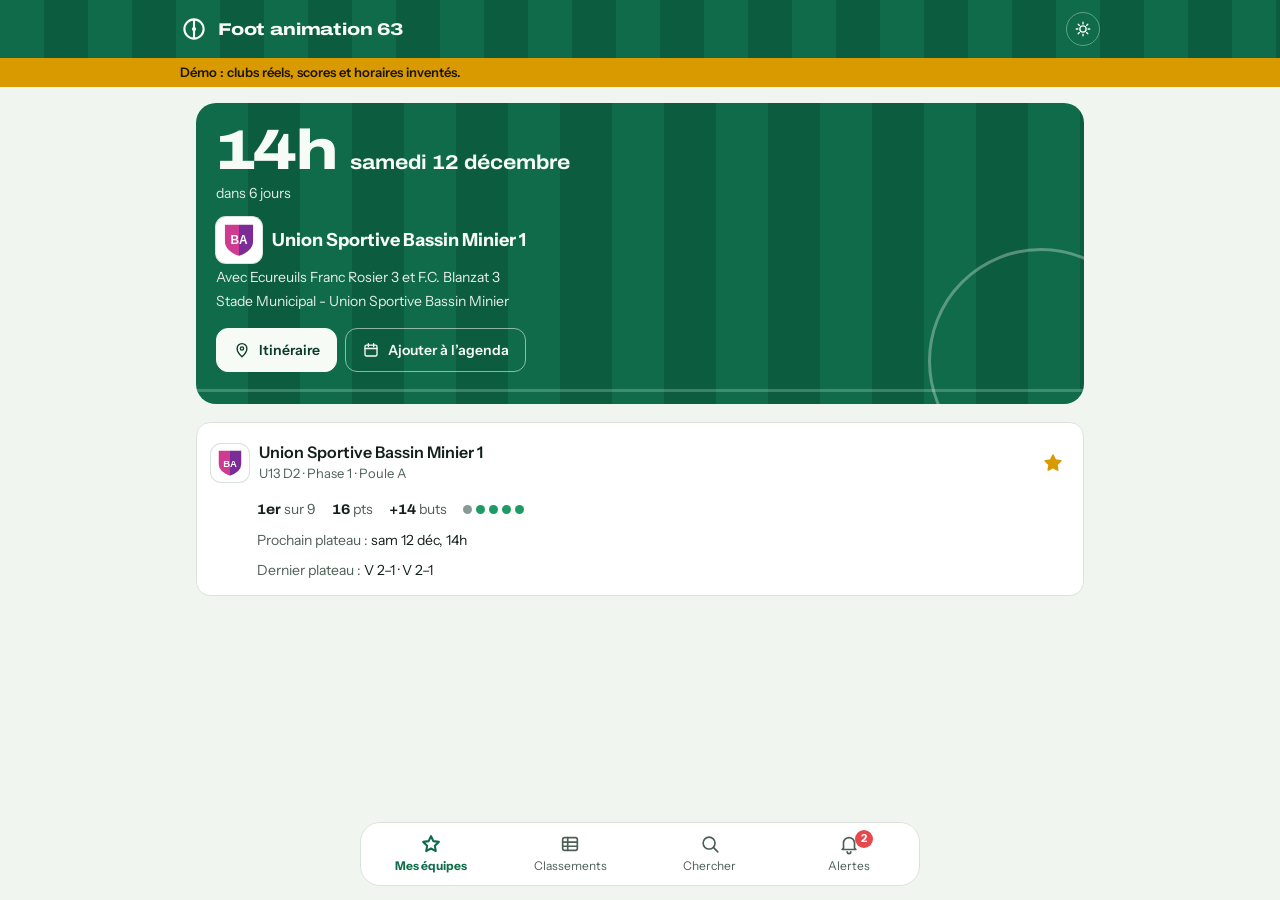
==== index.html @ 2b72752a "Add files via upload" ====
<!doctype html>
<html lang="fr">
<head>
<meta charset="utf-8">
<meta name="viewport" content="width=device-width, initial-scale=1, viewport-fit=cover">
<title>Foot animation 63 · Résultats et classements</title>
<meta name="description" content="Résultats, classements et calendriers du football d'animation du Puy-de-Dôme (U10-U11, U13).">
<meta name="theme-color" content="#0F6B49">
<link rel="manifest" href="manifest.webmanifest">
<link rel="icon" href="assets/icon.svg" type="image/svg+xml">
<link rel="preconnect" href="https://fonts.googleapis.com">
<link rel="preconnect" href="https://fonts.gstatic.com" crossorigin>
<link href="https://fonts.googleapis.com/css2?family=Archivo:wdth,wght@62..125,500..900&family=Instrument+Sans:wght@400..700&display=swap" rel="stylesheet">
<link rel="stylesheet" href="assets/style.css">
</head>
<body>

<svg width="0" height="0" style="position:absolute" aria-hidden="true" focusable="false">
  <defs>
    <symbol id="i-star" viewBox="0 0 24 24"><path d="M12 3.5l2.6 5.4 5.9.8-4.3 4.1 1 5.9L12 16.9 6.8 19.7l1-5.9L3.5 9.7l5.9-.8L12 3.5z"/></symbol>
    <symbol id="i-team" viewBox="0 0 24 24"><path d="M12 3l7 2.5v5.7c0 4.3-2.9 8-7 9.8-4.1-1.8-7-5.5-7-9.8V5.5L12 3z"/></symbol>
    <symbol id="i-table" viewBox="0 0 24 24"><rect x="4" y="5" width="16" height="14" rx="2"/><path d="M4 10h16M4 14.5h16M9.5 5v14"/></symbol>
    <symbol id="i-search" viewBox="0 0 24 24"><circle cx="11" cy="11" r="6.5"/><path d="M16 16l4.5 4.5"/></symbol>
    <symbol id="i-bell" viewBox="0 0 24 24"><path d="M6 16.5V11a6 6 0 1112 0v5.5l1.5 1.5h-15L6 16.5z"/><path d="M10 20.5a2 2 0 004 0"/></symbol>
    <symbol id="i-close" viewBox="0 0 24 24"><path d="M6 6l12 12M18 6L6 18"/></symbol>
    <symbol id="i-pin" viewBox="0 0 24 24"><path d="M12 21s6.5-5.6 6.5-11a6.5 6.5 0 10-13 0c0 5.4 6.5 11 6.5 11z"/><circle cx="12" cy="10" r="2.2"/></symbol>
    <symbol id="i-cal" viewBox="0 0 24 24"><rect x="4" y="5.5" width="16" height="14.5" rx="2"/><path d="M4 10h16M8.5 3.5v4M15.5 3.5v4"/></symbol>
    <symbol id="i-left" viewBox="0 0 24 24"><path d="M14.5 6l-6 6 6 6"/></symbol>
    <symbol id="i-right" viewBox="0 0 24 24"><path d="M9.5 6l6 6-6 6"/></symbol>
    <symbol id="i-sun" viewBox="0 0 24 24"><circle cx="12" cy="12" r="4.2"/><path d="M12 3v2.2M12 18.8V21M21 12h-2.2M5.2 12H3M18.4 5.6l-1.6 1.6M7.2 16.8l-1.6 1.6M18.4 18.4l-1.6-1.6M7.2 7.2 5.6 5.6"/></symbol>
    <symbol id="i-moon" viewBox="0 0 24 24"><path d="M20 14.5A8.5 8.5 0 019.5 4a8.5 8.5 0 1010.5 10.5z"/></symbol>
  </defs>
</svg>

<header class="top">
  <div class="wrap top-in">
    <a class="brand" href="#/" aria-label="Foot animation 63, accueil">
      <svg class="mark" viewBox="0 0 32 32" aria-hidden="true"><circle cx="16" cy="16" r="11" fill="none" stroke="currentColor" stroke-width="2.4"/><path d="M16 5v22" stroke="currentColor" stroke-width="2.4"/><circle cx="16" cy="16" r="2.4" fill="currentColor"/></svg>
      <span>Foot animation 63</span>
    </a>
    <div class="top-right">
      <span class="meta" id="updated"></span>
      <button class="theme-btn" id="theme-btn" type="button" aria-label="Changer de thème">
        <svg class="i i-sun" aria-hidden="true"><use href="#i-sun"/></svg>
        <svg class="i i-moon" aria-hidden="true"><use href="#i-moon"/></svg>
      </button>
    </div>
  </div>
</header>

<div class="demo-banner" id="demo-banner" hidden>
  <div class="wrap">Démo : clubs réels, scores et horaires inventés.</div>
</div>

<main class="wrap" id="view" tabindex="-1" aria-live="polite"></main>

<nav class="tabbar" aria-label="Navigation principale">
  <a class="tab" data-tab="equipes" href="#/equipes"><svg class="i" aria-hidden="true"><use href="#i-star"/></svg><span>Mes équipes</span></a>
  <a class="tab" data-tab="classement" href="#/classement"><svg class="i" aria-hidden="true"><use href="#i-table"/></svg><span>Classements</span></a>
  <button class="tab" data-action="search" type="button"><svg class="i" aria-hidden="true"><use href="#i-search"/></svg><span>Chercher</span></button>
  <a class="tab" data-tab="alertes" href="#/alertes"><svg class="i" aria-hidden="true"><use href="#i-bell"/></svg><span>Alertes</span><b class="badge" id="badge" hidden>0</b></a>
</nav>

<dialog id="sheet" aria-label="Fiche équipe"></dialog>
<dialog id="search" aria-label="Recherche d'une équipe"></dialog>
<div class="toast" id="toast" role="status" aria-live="polite" hidden></div>

<script src="assets/demo.js"></script>
<script src="assets/app.js"></script>
</body>
</html>
---- assets/style.css ----
/* Foot animation 63
   Idée directrice : une pelouse tondue en bandes (en-tête + carte du prochain plateau)
   et des plateaux présentés comme la feuille de plateau papier des éducateurs. */

:root {
  color-scheme: light dark;
  --paper: #F1F5F0;
  --card: #FFFFFF;
  --ink: #13201A;
  --ink-2: #4D5F56;
  --line: #D9E3DC;
  --line-2: #E8EFEA;
  --grass-1: #0F6B49;
  --grass-2: #0C5D40;
  --chalk: #F7FBF5;
  --accent: #0F6B49;
  --on-accent: #FFFFFF;
  --accent-soft: color-mix(in srgb, var(--accent) 10%, var(--card));
  --fav: #D99A00;
  /* zones de montée / descente : version foncée = place assurée, version claire (-l) = provisoire */
  --k-up: #137A4C; --k-down: #C53434;
  --k-t1: #137A4C; --k-t2: #C97A00; --k-t3: #2D6FB5; --k-t4: #7A5FA8;
  --k-up-l: color-mix(in srgb, var(--k-up) 38%, var(--card));
  --k-down-l: color-mix(in srgb, var(--k-down) 38%, var(--card));
  --k-t1-l: color-mix(in srgb, var(--k-t1) 38%, var(--card));
  --k-t2-l: color-mix(in srgb, var(--k-t2) 38%, var(--card));
  --k-t3-l: color-mix(in srgb, var(--k-t3) 38%, var(--card));
  --k-t4-l: color-mix(in srgb, var(--k-t4) 38%, var(--card));
  --alert: #E5484D;
  --win: #1E9B65;
  --draw: #8A9A92;
  --loss: #D24545;
  --radius: 14px;
  --tabbar-h: 64px;
  --font-body: 'Instrument Sans', system-ui, -apple-system, 'Segoe UI', Roboto, sans-serif;
  --font-display: 'Archivo', system-ui, 'Arial Narrow', sans-serif;
}

/* Sombre : par défaut si le système le demande (sauf préférence "clair" choisie dans l'appli),
   ou toujours si l'appli a été mise en sombre via le bouton de l'en-tête. */
@media (prefers-color-scheme: dark) {
  :root:not([data-theme="light"]) {
    --paper: #08201A; --card: #0E2B23; --ink: #EAF3EC; --ink-2: #9FB8AB;
    --line: #1E4437; --line-2: #153429; --grass-1: #0D4A35; --grass-2: #0A3F2D;
    --chalk: #EAF3EC; --accent: #F2C94C; --on-accent: #1B1500; --fav: #F2C94C;
    --k-up: #35C486; --k-down: #FF7A7A;
    --k-t1: #35C486; --k-t2: #F2A93C; --k-t3: #6FA8FF; --k-t4: #C79EFF;
    --win: #35C486; --draw: #7F9A8C; --loss: #FF7A7A;
  }
}
:root[data-theme="dark"] {
  --paper: #08201A; --card: #0E2B23; --ink: #EAF3EC; --ink-2: #9FB8AB;
  --line: #1E4437; --line-2: #153429; --grass-1: #0D4A35; --grass-2: #0A3F2D;
  --chalk: #EAF3EC; --accent: #F2C94C; --on-accent: #1B1500; --fav: #F2C94C;
  --k-up: #35C486; --k-down: #FF7A7A;
  --k-t1: #35C486; --k-t2: #F2A93C; --k-t3: #6FA8FF; --k-t4: #C79EFF;
  --win: #35C486; --draw: #7F9A8C; --loss: #FF7A7A;
}

* { box-sizing: border-box; }
html { -webkit-text-size-adjust: 100%; scroll-padding-top: 130px; }
body {
  margin: 0;
  background: var(--paper);
  color: var(--ink);
  font: 400 16px/1.45 var(--font-body);
  -webkit-font-smoothing: antialiased;
}
a { color: inherit; }
button { font: inherit; color: inherit; }
h1, h2, h3, p { margin: 0; }
:focus-visible { outline: 3px solid var(--accent); outline-offset: 2px; border-radius: 6px; }
[hidden] { display: none !important; }

.wrap { max-width: 920px; margin: 0 auto; }
.i { width: 22px; height: 22px; fill: none; stroke: currentColor; stroke-width: 1.8; stroke-linecap: round; stroke-linejoin: round; flex: none; }

/* ---------- en-tête ---------- */
.top {
  background: repeating-linear-gradient(90deg, var(--grass-1) 0 44px, var(--grass-2) 44px 88px);
  color: var(--chalk);
  padding: calc(12px + env(safe-area-inset-top)) 16px 12px;
}
.top-in { display: flex; align-items: center; justify-content: space-between; gap: 12px; }
.top-right { display: flex; align-items: center; gap: 10px; }
.brand { display: flex; align-items: center; gap: 10px; text-decoration: none; font: 800 17px/1 var(--font-display); font-stretch: 125%; letter-spacing: -0.01em; }
.mark { width: 28px; height: 28px; }
.meta { font-size: 12px; opacity: .85; text-align: right; }
.theme-btn { flex: none; width: 34px; height: 34px; display: grid; place-items: center; border: 1px solid color-mix(in srgb, var(--chalk) 35%, transparent); border-radius: 50%; background: transparent; color: var(--chalk); cursor: pointer; }
.theme-btn .i { width: 18px; height: 18px; }
.theme-btn .i-moon { display: none; }
:root[data-theme="dark"] .theme-btn .i-sun { display: none; }
:root[data-theme="dark"] .theme-btn .i-moon { display: block; }
@media (prefers-color-scheme: dark) {
  :root:not([data-theme="light"]) .theme-btn .i-sun { display: none; }
  :root:not([data-theme="light"]) .theme-btn .i-moon { display: block; }
}
.demo-banner { background: var(--fav); color: #1B1500; font-size: 13px; font-weight: 600; padding: 5px 16px; }

main { padding: 0 16px calc(var(--tabbar-h) + 40px + env(safe-area-inset-bottom)); outline: none; }

/* ---------- barre d'onglets ---------- */
.tabbar {
  position: fixed; left: 0; right: 0; bottom: 0; z-index: 30;
  display: grid; grid-template-columns: repeat(4, 1fr);
  height: calc(var(--tabbar-h) + env(safe-area-inset-bottom));
  padding-bottom: env(safe-area-inset-bottom);
  background: var(--card); border-top: 1px solid var(--line);
}
.tab {
  position: relative; display: flex; flex-direction: column; align-items: center; justify-content: center; gap: 2px;
  background: none; border: 0; color: var(--ink-2); font-size: 12px; text-decoration: none; cursor: pointer;
}
.tab[aria-current="page"] { color: var(--accent); font-weight: 700; }
.tab[aria-current="page"] .i { stroke-width: 2.3; }
.badge {
  position: absolute; top: 7px; left: calc(50% + 6px);
  min-width: 18px; height: 18px; padding: 0 5px; border-radius: 9px;
  background: var(--alert); color: #fff; font-size: 11px; font-weight: 700; display: grid; place-items: center;
}
@media (min-width: 900px) {
  .tabbar {
    left: 50%; right: auto; bottom: 14px; transform: translateX(-50%);
    width: 560px; border: 1px solid var(--line); border-radius: 20px; height: var(--tabbar-h); padding-bottom: 0;
  }
}

/* ---------- barre de navigation par catégorie ---------- */
.scope {
  position: sticky; top: 0; z-index: 10;
  margin: 0 -16px 16px; padding: 12px 16px 10px;
  background: color-mix(in srgb, var(--paper) 94%, transparent);
  backdrop-filter: blur(8px);
  border-bottom: 1px solid var(--line-2);
  display: grid; gap: 8px;
}
.scroller { display: flex; gap: 6px; align-items: center; overflow-x: auto; scrollbar-width: none; margin: 0 -16px; padding: 0 16px; }
.scroller::-webkit-scrollbar { display: none; }
.pill {
  flex: none; padding: 8px 14px; border-radius: 999px; border: 1px solid var(--line);
  background: var(--card); font-weight: 600; font-size: 14px; text-decoration: none; white-space: nowrap;
}
.pill.sm { padding: 6px 12px; font-size: 13px; }
.pill[aria-current="true"] { background: var(--accent); border-color: var(--accent); color: var(--on-accent); }
.scroller.poules.wrap2 {
  flex-wrap: wrap; overflow-y: auto; overflow-x: hidden;
  max-height: calc(2 * 38px + 6px);           /* ~2 lignes de puces ; le reste défile verticalement */
  align-items: flex-start; align-content: flex-start;
  -webkit-mask-image: linear-gradient(to bottom, #000 calc(100% - 14px), transparent);
          mask-image: linear-gradient(to bottom, #000 calc(100% - 14px), transparent);
}
.chip {
  position: relative; flex: none; min-width: 38px; height: 38px; display: grid; place-items: center;
  border-radius: 10px; border: 1px solid var(--line); background: var(--card);
  font: 800 15px/1 var(--font-display); font-stretch: 110%; text-decoration: none;
}
.chip[aria-current="true"] { background: var(--ink); border-color: var(--ink); color: var(--paper); }
.chip .has-fav { position: absolute; top: 3px; right: 3px; width: 7px; height: 7px; border-radius: 50%; background: var(--fav); }

.subtabs { display: flex; gap: 22px; border-bottom: 1px solid var(--line); margin-bottom: 14px; }
.subtabs a { padding: 8px 0 10px; text-decoration: none; color: var(--ink-2); font-weight: 600; border-bottom: 3px solid transparent; margin-bottom: -1px; }
.subtabs a[aria-current="true"] { color: var(--ink); border-bottom-color: var(--accent); }

.poule-head { display: grid; gap: 2px; margin: 4px 0 12px; }
.poule-head h1 { font: 800 26px/1.1 var(--font-display); font-stretch: 112%; letter-spacing: -0.01em; }
.poule-head p { color: var(--ink-2); font-size: 14px; }

/* ---------- classement ---------- */
.card { background: var(--card); border: 1px solid var(--line); border-radius: var(--radius); overflow: hidden; }
.tbl { width: 100%; border-collapse: collapse; font-variant-numeric: tabular-nums; }
.tbl th { font-size: 12px; font-weight: 600; color: var(--ink-2); padding: 10px 4px; text-align: center; border-bottom: 1px solid var(--line); }
.tbl th.tl { text-align: left; }
.tbl td { height: 54px; padding: 0 4px; text-align: center; border-bottom: 1px solid var(--line-2); }
.tbl tr:last-child td { border-bottom: 0; }
.tbl td.pos { position: relative; width: 40px; padding-left: 10px; box-shadow: inset 5px 0 0 var(--zone, transparent); font: 800 18px/1 var(--font-display); font-stretch: 112%; }
.tbl td.tm { text-align: left; }
.tbl td.pts { font: 800 18px/1 var(--font-display); font-stretch: 112%; width: 46px; }
.tbl td.pts .mj { display: block; margin-top: 1px; font: 600 10px/1 var(--font-body); color: var(--ink-2); letter-spacing: .02em; }
@media (min-width: 640px) { .tbl td.pts .mj { display: none; } }  /* la colonne J, déjà visible, suffit alors */
.tbl td.pos { cursor: pointer; }
.tbl td.pos:active { opacity: .6; }
.tbl td.diff.pos-d { color: var(--win); }
.tbl td.diff.neg-d { color: var(--loss); }
.tbl td.fv { width: 40px; padding: 0; }
.tbl td.fv .star { width: 40px; }
.tbl tr.is-fav { background: color-mix(in srgb, var(--fav) 11%, var(--card)); }
.wide { display: none; }
@media (min-width: 640px) { .wide { display: table-cell; } }

.team-btn { display: flex; align-items: center; gap: 10px; width: 100%; padding: 6px 0; background: none; border: 0; text-align: left; cursor: pointer; }
.tn { font-weight: 600; line-height: 1.2; display: -webkit-box; -webkit-line-clamp: 3; -webkit-box-orient: vertical; overflow: hidden; }
.tw { display: block; min-width: 0; }
.tw .sub { display: block; margin-top: 2px; font-size: 13px; font-weight: 400; color: var(--ink-2); }
.tbl .tn { font-size: 15px; }
.tbl .av { width: 36px; height: 36px; font-size: 12px; }
.xt .tn { font-size: 14px; }

.av { --h: 150; position: relative; flex: none; width: 38px; height: 38px; border-radius: 50%; display: grid; place-items: center; overflow: hidden; background: hsl(var(--h) 42% 36%); color: #fff; font: 800 13px/1 var(--font-display); }
.av img { position: absolute; inset: 0; width: 100%; height: 100%; object-fit: contain; padding: 3px; }
.av.logo { background: #fff; border-radius: 10px; box-shadow: 0 0 0 1px var(--line); }
.av.logo b { visibility: hidden; }
.av.lg { width: 64px; height: 64px; font-size: 20px; }
.av.lg.logo { border-radius: 16px; }
.av.sm { width: 30px; height: 30px; font-size: 11px; }
.av.sm.logo { border-radius: 8px; }
.av.sm img { padding: 2px; }

.star { width: 44px; height: 44px; display: grid; place-items: center; background: none; border: 0; color: var(--ink-2); border-radius: 50%; cursor: pointer; }
.star .i { width: 22px; height: 22px; }
.star[aria-pressed="true"] { color: var(--fav); }
.star[aria-pressed="true"] .i { fill: currentColor; }

.dots { display: inline-flex; gap: 4px; vertical-align: middle; }
.dot { width: 9px; height: 9px; border-radius: 50%; background: var(--draw); }
.dot.V { background: var(--win); }
.dot.D { background: var(--loss); }

.legend { display: flex; flex-wrap: wrap; gap: 6px 16px; margin-top: 12px; font-size: 13px; color: var(--ink-2); }
.legend .sw { display: inline-block; width: 5px; height: 14px; margin-right: 2px; border-radius: 2px; vertical-align: -2px; background: var(--c); }
.legend .sw + .sw { margin-right: 8px; }
.legend em { font-style: normal; opacity: .8; }
.note { margin-top: 12px; font-size: 13px; color: var(--ink-2); }

/* ---------- plateaux : la feuille de plateau ---------- */
.jnav { display: flex; align-items: center; gap: 8px; margin-bottom: 14px; }
.jnav .scroller { flex: 1; min-width: 0; }
.jbtn { flex: none; width: 40px; height: 40px; border-radius: 50%; border: 1px solid var(--line); background: var(--card); display: grid; place-items: center; text-decoration: none; }
.jbtn[aria-disabled="true"] { opacity: .35; pointer-events: none; }
.jchip { flex: none; padding: 6px 12px; border-radius: 12px; border: 1px solid var(--line); background: var(--card); text-decoration: none; text-align: center; line-height: 1.2; }
.jchip b { display: block; font: 800 15px/1.2 var(--font-display); font-stretch: 110%; }
.jchip span { font-size: 12px; color: var(--ink-2); }
.jchip[aria-current="true"] { background: var(--ink); border-color: var(--ink); color: var(--paper); }
.jchip[aria-current="true"] span { color: color-mix(in srgb, var(--paper) 75%, transparent); }

.plist { display: grid; gap: 12px; }
.pl { background: var(--card); border: 1px solid var(--line); border-radius: var(--radius); overflow: hidden; }
.pl.is-fav { border-color: var(--fav); box-shadow: inset 4px 0 0 var(--fav); }
.pl-head { display: flex; justify-content: space-between; align-items: baseline; gap: 12px; padding: 14px 16px 4px; }
.pl-when { font: 800 18px/1.2 var(--font-display); font-stretch: 112%; }
.pl-rel { font-size: 13px; color: var(--ink-2); }
.pl-where { display: flex; gap: 8px; align-items: flex-start; padding: 2px 16px 12px; color: var(--ink-2); font-size: 14px; }
.pl-where .i { width: 18px; height: 18px; margin-top: 2px; }
.pl-where a { color: var(--accent); font-weight: 600; white-space: nowrap; }
.xt { width: 100%; table-layout: fixed; border-collapse: collapse; border-top: 1px solid var(--line); font-variant-numeric: tabular-nums; }
.xt col.c0 { width: 44%; }
.xt th, .xt td { border: 1px solid var(--line-2); height: 46px; padding: 0 4px; text-align: center; }
.xt th:first-child, .xt td:first-child { border-left: 0; }
.xt th:last-child, .xt td:last-child { border-right: 0; }
.xt tr:last-child td, .xt tr:last-child th { border-bottom: 0; }
.xt thead th { height: 42px; }
.xt th.rt { text-align: left; padding: 4px 8px; font-weight: 600; }
.xt th.rt .team-btn { padding: 0; }
.xt td.sc { font: 800 17px/1 var(--font-display); font-stretch: 108%; }
.xt td.sc.w { color: var(--win); }
.xt td.sc.l { color: var(--loss); }
.xt td.sc.d { color: var(--ink-2); }
.xt td.x { background: repeating-linear-gradient(135deg, transparent 0 5px, var(--line-2) 5px 6px); }
.xt td.tbd { color: var(--ink-2); }
.pl-teams { display: flex; flex-wrap: wrap; gap: 8px; padding: 4px 16px 16px; }
.tchip { display: flex; align-items: center; gap: 8px; padding: 4px 12px 4px 4px; border: 1px solid var(--line); border-radius: 999px; background: var(--paper); font-size: 14px; font-weight: 600; cursor: pointer; }

/* ---------- mes équipes ---------- */
.hero {
  position: relative; overflow: hidden; margin: 16px 0 18px; padding: 20px 20px 18px;
  border-radius: 20px; color: var(--chalk);
  background: repeating-linear-gradient(90deg, var(--grass-1) 0 52px, var(--grass-2) 52px 104px);
}
.hero::before { /* touche et arc de cercle tracés à la craie */
  content: ""; position: absolute; right: -70px; bottom: -70px; width: 220px; height: 220px;
  border: 3px solid color-mix(in srgb, var(--chalk) 32%, transparent); border-radius: 50%; pointer-events: none;
}
.hero::after {
  content: ""; position: absolute; left: 0; right: 0; bottom: 12px; height: 0;
  border-top: 3px solid color-mix(in srgb, var(--chalk) 22%, transparent); pointer-events: none;
}
.hero-when { display: flex; align-items: baseline; gap: 14px; flex-wrap: wrap; position: relative; }
.hero-hour { font: 800 56px/1 var(--font-display); font-stretch: 125%; letter-spacing: -0.03em; }
.hero-hour.tbd { font: 700 22px/1.2 var(--font-body); letter-spacing: normal; opacity: .9; }
.hero-day { font: 700 20px/1.1 var(--font-display); font-stretch: 112%; }
.hero-rel { position: relative; margin-top: 4px; font-size: 14px; opacity: .9; }
.hero-team { position: relative; margin-top: 14px; display: flex; align-items: center; gap: 10px; font-weight: 700; font-size: 18px; }
.hero-vs, .hero-where { position: relative; margin-top: 4px; font-size: 14px; opacity: .92; max-width: 34em; }
.hero-actions { position: relative; display: flex; flex-wrap: wrap; gap: 8px; margin: 16px 0 14px; }
.btn {
  display: inline-flex; align-items: center; gap: 8px; min-height: 44px; padding: 0 16px;
  border-radius: 12px; border: 1px solid var(--line); background: var(--card); font-weight: 600; font-size: 14px; text-decoration: none; cursor: pointer;
}
.btn.primary { background: var(--accent); border-color: var(--accent); color: var(--on-accent); }
.btn.chalk { background: var(--chalk); border-color: var(--chalk); color: #0B3B29; }
.btn.ghost-chalk { background: transparent; border-color: color-mix(in srgb, var(--chalk) 55%, transparent); color: var(--chalk); }
.btn .i { width: 18px; height: 18px; }

.fav-list { display: grid; gap: 12px; }
.fav-card { background: var(--card); border: 1px solid var(--line); border-radius: var(--radius); padding: 14px 8px 14px 14px; }
.fav-top { display: flex; align-items: center; gap: 12px; }
.fav-top .team-btn { flex: 1; min-width: 0; }
.fav-stats { display: flex; align-items: center; gap: 16px; padding: 10px 6px 0 46px; font-size: 14px; color: var(--ink-2); flex-wrap: wrap; }
.fav-stats b { color: var(--ink); font-family: var(--font-display); font-stretch: 110%; }
.fav-next { margin: 10px 6px 0 46px; font-size: 14px; }
.fav-next span { color: var(--ink-2); }

.empty { text-align: center; padding: 40px 12px; }
.empty h2 { font: 800 24px/1.15 var(--font-display); font-stretch: 112%; margin-bottom: 8px; }
.empty p { color: var(--ink-2); max-width: 30em; margin: 0 auto 18px; }

/* ---------- alertes ---------- */
.stack { display: grid; gap: 14px; margin-top: 16px; }
.panel { background: var(--card); border: 1px solid var(--line); border-radius: var(--radius); padding: 16px; }
.panel h2 { font: 800 18px/1.2 var(--font-display); font-stretch: 110%; margin-bottom: 6px; }
.panel p { color: var(--ink-2); font-size: 14px; margin-bottom: 12px; }
.panel .btn + .btn { margin-left: 6px; }
.feed { list-style: none; margin: 0; padding: 0; }
.feed li { display: grid; grid-template-columns: 10px 1fr; gap: 12px; padding: 12px 0; border-bottom: 1px solid var(--line-2); }
.feed li:last-child { border-bottom: 0; }
.feed .pt { width: 10px; height: 10px; margin-top: 6px; border-radius: 50%; background: var(--line); }
.feed li.new .pt { background: var(--alert); }
.panel .feed .t { font-weight: 600; color: var(--ink); font-size: 15px; margin: 0; }
.panel .feed .s { margin: 0; }
.feed .s { font-size: 13px; color: var(--ink-2); }
.topic { display: block; padding: 10px 0; border-bottom: 1px solid var(--line-2); font-size: 14px; text-decoration: none; }
.topic small { color: var(--accent); }
.topic:last-child { border-bottom: 0; }

/* ---------- fenêtres (fiche équipe, recherche) ---------- */
dialog {
  border: 0; padding: 0; margin: auto auto 0; width: 100%; max-width: 580px; max-height: 90dvh; overflow: auto;
  background: var(--card); color: var(--ink); border-radius: 22px 22px 0 0;
}
dialog::backdrop { background: rgba(4, 18, 13, .6); }
dialog[open] { animation: rise .22s ease-out; }
@keyframes rise { from { transform: translateY(28px); opacity: 0; } }
@media (min-width: 700px) { dialog { margin: auto; border-radius: 22px; } }
.sh-head { display: flex; align-items: center; gap: 12px; padding: 18px 8px 8px 18px; }
.sh-head h2 { font: 800 20px/1.15 var(--font-display); font-stretch: 110%; }
.sh-head .sub { font-size: 13px; color: var(--ink-2); }
.sh-head > div { flex: 1; min-width: 0; }
.sh-refs { display: flex; gap: 6px; overflow-x: auto; padding: 4px 18px 8px; scrollbar-width: none; }
.sh-body { padding: 4px 18px 22px; display: grid; gap: 18px; }
.sh-stats { display: grid; grid-template-columns: auto 1fr; gap: 6px 18px; align-items: center; padding: 14px; border-radius: 14px; background: var(--paper); }
.big-rank { font: 800 54px/1 var(--font-display); font-stretch: 125%; letter-spacing: -0.03em; }
.big-rank small { font: 600 14px/1 var(--font-body); letter-spacing: 0; color: var(--ink-2); margin-left: 4px; }
.kv { display: flex; flex-wrap: wrap; gap: 4px 18px; font-size: 14px; color: var(--ink-2); }
.kv b { color: var(--ink); font-family: var(--font-display); font-stretch: 110%; }
.spark { grid-column: 1 / -1; display: flex; align-items: flex-end; gap: 28px; flex-wrap: wrap; }
.spark figure { margin: 0; }
.spark figcaption { margin-top: 4px; font-size: 12px; color: var(--ink-2); }
.spark svg { display: block; width: 150px; height: 40px; overflow: visible; }
.spark .dots { height: 40px; align-items: center; }
.sh-body h3 { font: 800 15px/1.2 var(--font-display); font-stretch: 108%; margin-bottom: 8px; }
.evs { list-style: none; margin: 0; padding: 0; }
.ev { display: grid; grid-template-columns: 86px 1fr; gap: 12px; padding: 10px 0; border-bottom: 1px solid var(--line-2); }
.ev:last-child { border-bottom: 0; }
.ev-date b { display: block; font-size: 14px; }
.ev-date span { font-size: 13px; color: var(--ink-2); }
.ev-line { display: flex; align-items: center; gap: 8px; font-size: 14px; }
.ev-where { font-size: 13px; color: var(--ink-2); margin-top: 2px; }
.res { flex: none; width: 22px; height: 22px; border-radius: 6px; display: grid; place-items: center; font-size: 12px; font-weight: 800; color: #fff; background: var(--draw); }
.res.V { background: var(--win); }
.res.D { background: var(--loss); }
.res-sc { font: 800 14px/1 var(--font-display); }
.sh-foot { display: flex; flex-wrap: wrap; gap: 8px; }

.search-box { position: sticky; top: 0; z-index: 2; display: flex; gap: 8px; align-items: center; padding: 12px 12px 12px 16px; background: var(--card); border-bottom: 1px solid var(--line); }
.search-box input { flex: 1; min-width: 0; height: 46px; padding: 0 14px; border-radius: 12px; border: 1px solid var(--line); background: var(--paper); color: inherit; font: inherit; font-size: 16px; }
.results { list-style: none; margin: 0; padding: 6px 8px 24px; min-height: 40dvh; }
.result { display: flex; align-items: center; gap: 4px; }
.result .team-btn { flex: 1; min-width: 0; padding: 8px 8px; }
.hint { padding: 22px 18px; color: var(--ink-2); font-size: 14px; }

.toast { position: fixed; z-index: 60; left: 50%; bottom: calc(var(--tabbar-h) + 24px + env(safe-area-inset-bottom)); transform: translateX(-50%); background: var(--ink); color: var(--paper); padding: 10px 16px; border-radius: 12px; font-size: 14px; font-weight: 600; max-width: 90vw; }

@media (prefers-reduced-motion: reduce) {
  * { animation: none !important; transition: none !important; scroll-behavior: auto !important; }
}

/* ---------- accessibilité, survol, division ---------- */
.sr { position: absolute; width: 1px; height: 1px; overflow: hidden; clip: rect(0 0 0 0); white-space: nowrap; }
.tbl tr.grp td { border-top: 2px solid var(--line); }
.tbl td.dv { color: var(--ink-2); font-size: 13px; width: 44px; }
.tbl tr.vs-me { background: var(--accent-soft); }
.tbl tr.vs-played td:not(.fv) { opacity: .5; }
.tbl tr.vs-played .tn { text-decoration: line-through; text-decoration-thickness: 2px; }
.tbl th.tl { padding-left: 0; }

.sh-stats .why { grid-column: 1 / -1; margin: 0; font-size: 13px; line-height: 1.4; color: var(--ink-2); }
.hero-team .av { width: 46px; height: 46px; }
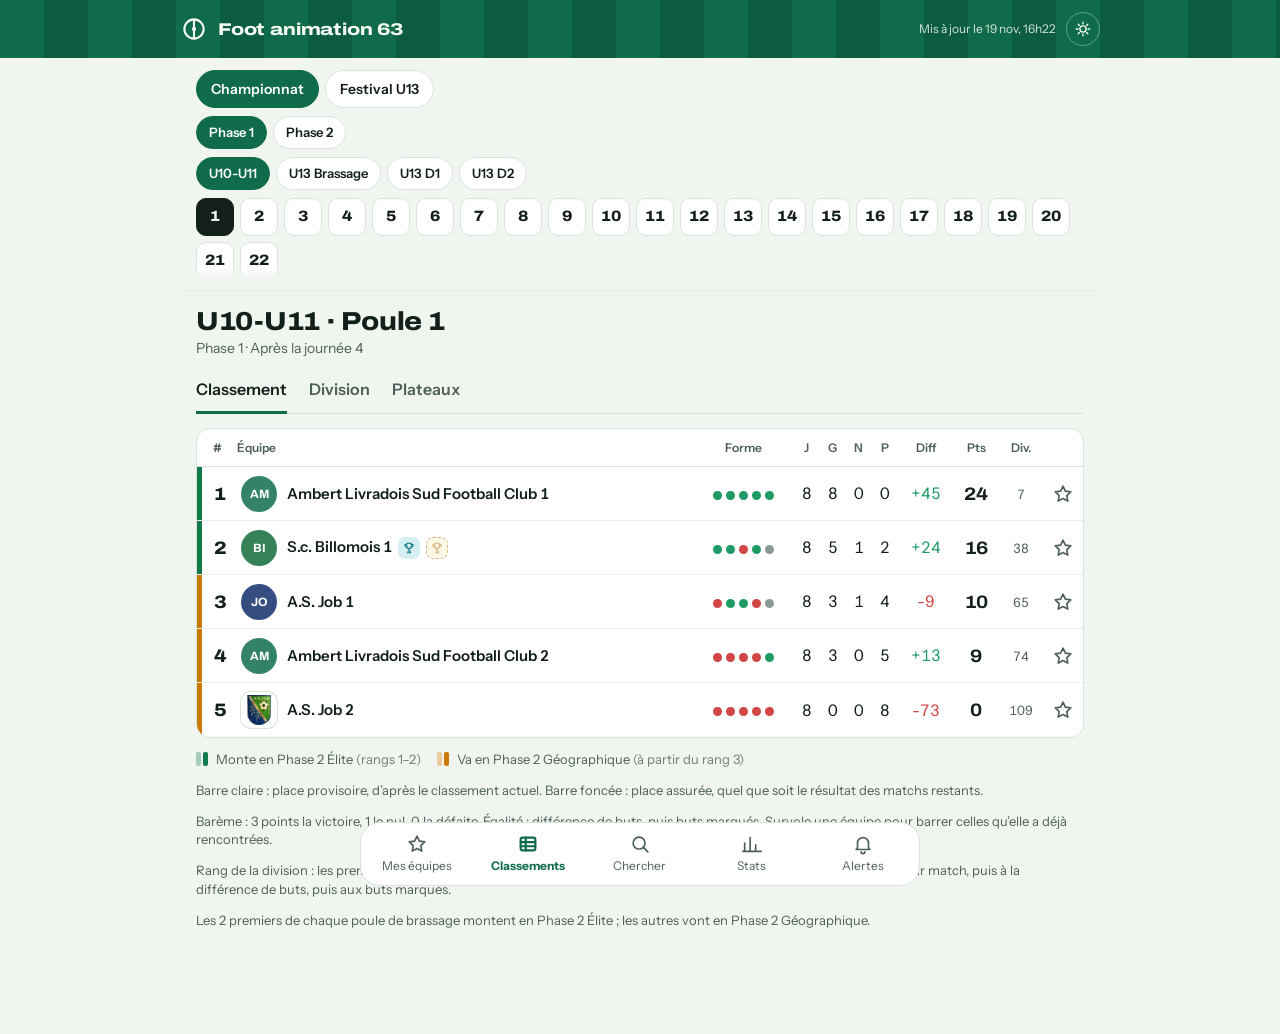
==== commit 0f7c4da6: "Add files via upload" ====
--- a/index.html
+++ b/index.html
@@ -18,6 +18,9 @@
 <svg width="0" height="0" style="position:absolute" aria-hidden="true" focusable="false">
   <defs>
     <symbol id="i-star" viewBox="0 0 24 24"><path d="M12 3.5l2.6 5.4 5.9.8-4.3 4.1 1 5.9L12 16.9 6.8 19.7l1-5.9L3.5 9.7l5.9-.8L12 3.5z"/></symbol>
+    <symbol id="i-chart" viewBox="0 0 24 24"><path d="M4 20V11M10 20V5M16 20v-7M22 20H2"/></symbol>
+    <symbol id="i-video" viewBox="0 0 24 24"><rect x="3" y="6" width="13" height="12" rx="2.5"/><path d="M16 10.5l5-3v9l-5-3"/></symbol>
+    <symbol id="i-trophy" viewBox="0 0 24 24"><path d="M8 4h8v5a4 4 0 0 1-8 0V4z"/><path d="M8 6H5a3 3 0 0 0 3.5 4M16 6h3a3 3 0 0 1-3.5 4"/><path d="M12 13v4M9 20h6M10 17h4v3h-4"/></symbol>
     <symbol id="i-team" viewBox="0 0 24 24"><path d="M12 3l7 2.5v5.7c0 4.3-2.9 8-7 9.8-4.1-1.8-7-5.5-7-9.8V5.5L12 3z"/></symbol>
     <symbol id="i-table" viewBox="0 0 24 24"><rect x="4" y="5" width="16" height="14" rx="2"/><path d="M4 10h16M4 14.5h16M9.5 5v14"/></symbol>
     <symbol id="i-search" viewBox="0 0 24 24"><circle cx="11" cy="11" r="6.5"/><path d="M16 16l4.5 4.5"/></symbol>
@@ -58,6 +61,7 @@
   <a class="tab" data-tab="equipes" href="#/equipes"><svg class="i" aria-hidden="true"><use href="#i-star"/></svg><span>Mes équipes</span></a>
   <a class="tab" data-tab="classement" href="#/classement"><svg class="i" aria-hidden="true"><use href="#i-table"/></svg><span>Classements</span></a>
   <button class="tab" data-action="search" type="button"><svg class="i" aria-hidden="true"><use href="#i-search"/></svg><span>Chercher</span></button>
+  <a class="tab" data-tab="stats" href="#/stats"><svg class="i" aria-hidden="true"><use href="#i-chart"/></svg><span>Stats</span></a>
   <a class="tab" data-tab="alertes" href="#/alertes"><svg class="i" aria-hidden="true"><use href="#i-bell"/></svg><span>Alertes</span><b class="badge" id="badge" hidden>0</b></a>
 </nav>
 
--- a/assets/style.css
+++ b/assets/style.css
@@ -18,7 +18,8 @@
   --accent-soft: color-mix(in srgb, var(--accent) 10%, var(--card));
   --fav: #D99A00;
   /* zones de montée / descente : version foncée = place assurée, version claire (-l) = provisoire */
-  --k-up: #137A4C; --k-down: #C53434;
+  --k-up: #137A4C; --k-down: #C53434; --k-upb: #137A4C; --k-upc: #7A5FA8;
+  --k-upb-l: color-mix(in srgb, var(--k-upb) 38%, var(--card)); --k-upc-l: color-mix(in srgb, var(--k-upc) 38%, var(--card));
   --k-t1: #137A4C; --k-t2: #C97A00; --k-t3: #2D6FB5; --k-t4: #7A5FA8;
   --k-up-l: color-mix(in srgb, var(--k-up) 38%, var(--card));
   --k-down-l: color-mix(in srgb, var(--k-down) 38%, var(--card));
@@ -43,7 +44,7 @@
     --paper: #08201A; --card: #0E2B23; --ink: #EAF3EC; --ink-2: #9FB8AB;
     --line: #1E4437; --line-2: #153429; --grass-1: #0D4A35; --grass-2: #0A3F2D;
     --chalk: #EAF3EC; --accent: #F2C94C; --on-accent: #1B1500; --fav: #F2C94C;
-    --k-up: #35C486; --k-down: #FF7A7A;
+    --k-up: #35C486; --k-down: #FF7A7A; --k-upb: #35C486; --k-upc: #B79CFF; --k-upb: #35C486; --k-upc: #B79CFF;
     --k-t1: #35C486; --k-t2: #F2A93C; --k-t3: #6FA8FF; --k-t4: #C79EFF;
     --win: #35C486; --draw: #7F9A8C; --loss: #FF7A7A;
   }
@@ -102,7 +103,7 @@
 /* ---------- barre d'onglets ---------- */
 .tabbar {
   position: fixed; left: 0; right: 0; bottom: 0; z-index: 30;
-  display: grid; grid-template-columns: repeat(4, 1fr);
+  display: grid; grid-template-columns: repeat(5, 1fr);
   height: calc(var(--tabbar-h) + env(safe-area-inset-bottom));
   padding-bottom: env(safe-area-inset-bottom);
   background: var(--card); border-top: 1px solid var(--line);
@@ -354,6 +355,7 @@
 .ev-date span { font-size: 13px; color: var(--ink-2); }
 .ev-line { display: flex; align-items: center; gap: 8px; font-size: 14px; }
 .ev-where { font-size: 13px; color: var(--ink-2); margin-top: 2px; }
+.ev-poule { font-size: 12px; font-weight: 700; color: var(--accent); margin: 0 0 2px; letter-spacing: .02em; }
 .res { flex: none; width: 22px; height: 22px; border-radius: 6px; display: grid; place-items: center; font-size: 12px; font-weight: 800; color: #fff; background: var(--draw); }
 .res.V { background: var(--win); }
 .res.D { background: var(--loss); }
@@ -384,3 +386,53 @@
 
 .sh-stats .why { grid-column: 1 / -1; margin: 0; font-size: 13px; line-height: 1.4; color: var(--ink-2); }
 .hero-team .av { width: 46px; height: 46px; }
+
+/* Fiche équipe : résumé de saison, blocs par phase, tampon */
+.season-card { display:flex; flex-wrap:wrap; gap:10px 16px; align-items:center; background:var(--card); border:1px solid var(--line); border-radius:14px; padding:12px 14px; margin:0 0 14px; font-size:14px; }
+.season-card b { font-weight:800; }
+.ph-block { margin: 0 0 22px; padding-top: 4px; border-top: 1px solid var(--line); }
+.ph-title { font-size: 16px; margin: 12px 0 8px; }
+.stamp { position: absolute; top: -13px; right: 10px; font-size: 10px; font-weight: 800; letter-spacing: .04em; text-transform: uppercase; padding: 2px 8px; border: 2px solid currentColor; border-radius: 7px; transform: rotate(2deg); background: var(--card); max-width: 70%; text-align:center; line-height: 1.2; z-index: 1; }
+.stamp.up, .stamp.upb { color: var(--k-up); }
+.stamp.upc { color: var(--k-upc); }
+.stamp.down { color: var(--k-down); }
+.stamp.keep { color: var(--ink-2); }
+.stamp.prov { opacity: .65; border-style: dashed; }
+.ph-block .sh-stats { position: relative; margin-top: 16px; }
+
+/* bouton vidéo de la fiche */
+.vid-btn { display:inline-flex; align-items:center; gap:6px; margin-top:6px; padding:5px 10px; border-radius:999px; border:1px solid var(--line); color:var(--accent); font-size:13px; font-weight:700; text-decoration:none; background:var(--card); }
+.vid-btn .i { width:18px; height:18px; }
+/* page statistiques */
+.stats-grid { display:grid; gap:16px; grid-template-columns: 1fr; }
+@media (min-width: 900px) { .stats-grid { grid-template-columns: 1fr 1fr; } }
+.stat-card { background:var(--card); border:1px solid var(--line); border-radius:16px; padding:14px 16px; }
+.stat-card h3 { margin:0 0 10px; font-size:15px; display:flex; align-items:center; gap:8px; }
+.stat-card h3 .i { width:18px; height:18px; color:var(--accent); }
+.stat-table { width:100%; border-collapse:collapse; font-size:14px; }
+.stat-table th, .stat-table td { padding:7px 4px; text-align:right; border-bottom:1px solid var(--line-2); }
+.stat-table th:first-child, .stat-table td:first-child { text-align:left; width:34px; }
+.stat-table td.nm { text-align:left; font-weight:600; }
+.stat-table tr.top1 td { color:var(--accent); }
+.stat-table td.avg { font-weight:800; font-family: var(--font-display); }
+.stat-note { font-size:12px; color:var(--ink-2); margin-top:8px; }
+
+/* info-bulles (survol, ou tap sur mobile via le focus) */
+.tip { position: relative; }
+.tip:hover::after, .tip:focus::after { content: attr(data-tip); position: absolute; left: 50%; transform: translateX(-50%); bottom: calc(100% + 8px); background: #1b2a24; color: #fff; font-size: 12px; font-weight: 600; line-height: 1.35; padding: 7px 10px; border-radius: 9px; width: max-content; max-width: 230px; white-space: normal; text-align: center; z-index: 30; pointer-events: none; box-shadow: 0 6px 18px rgba(0,0,0,.25); }
+.tip:focus { outline: none; }
+/* trophées */
+.tr { display:inline-flex; align-items:center; justify-content:center; width:22px; height:22px; border-radius:7px; margin-left:6px; vertical-align:middle; cursor: help; }
+.tr .i { width:14px; height:14px; }
+.tr-att { color:#B7791F; background: color-mix(in srgb, #F2C94C 25%, var(--card)); }
+.tr-def { color:#0E7C86; background: color-mix(in srgb, #3FB8C4 22%, var(--card)); }
+/* navigation des statistiques */
+.stat-crumbs { display:flex; flex-wrap:wrap; gap:6px; align-items:center; font-size:13px; color:var(--ink-2); margin:0 0 12px; }
+.stat-crumbs a { color: var(--accent); text-decoration:none; font-weight:700; }
+.stat-grid-cards { display:grid; gap:12px; grid-template-columns: repeat(auto-fill, minmax(230px, 1fr)); }
+.div-card { display:block; background:var(--card); border:1px solid var(--line); border-radius:16px; padding:14px; text-decoration:none; color:inherit; }
+.div-card b { font-size:16px; display:block; margin-bottom:6px; }
+.div-card small { color:var(--ink-2); font-size:12px; display:block; line-height:1.5; }
+.poule-chips { display:flex; flex-wrap:wrap; gap:8px; margin:10px 0 0; }
+.poule-chips a { padding:8px 14px; border-radius:999px; border:1px solid var(--line); background:var(--card); color:var(--ink); text-decoration:none; font-weight:800; }
+.tr.prov { opacity: .55; border: 1px dashed currentColor; }
